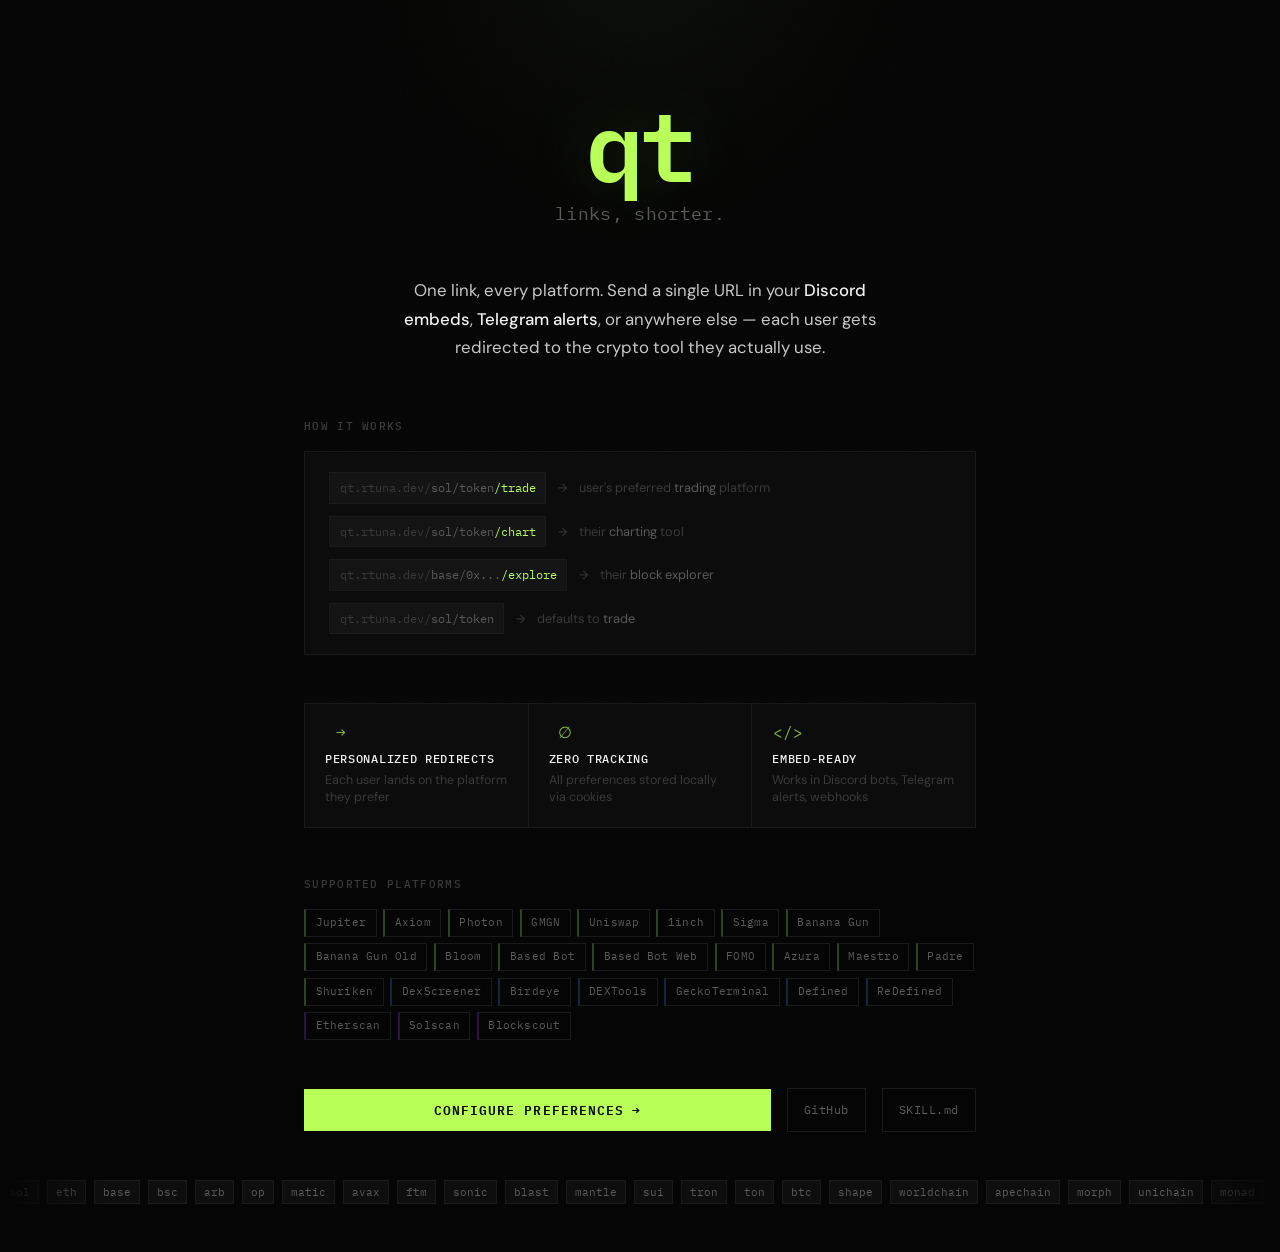
==== index.html @ 78f21aa9 "feat: add Robinhood and Arc chains for Based Bot" ====
<!DOCTYPE html>
<html lang="en">
<head>
  <meta charset="utf-8">
  <meta name="viewport" content="width=device-width, initial-scale=1">
  <title>qt — links, shorter.</title>
  <meta name="description" content="One link, every platform. qt redirects each user to their preferred crypto trading, charting, or explorer tool. Privacy-focused — no accounts, no tracking.">
  <meta name="theme-color" content="#050505">
  <meta name="robots" content="index, follow">
  <link rel="canonical" href="https://qt.rtuna.dev">
  <link rel="icon" type="image/svg+xml" href="/favicon.svg">

  <meta property="og:type" content="website">
  <meta property="og:url" content="https://qt.rtuna.dev">
  <meta property="og:title" content="qt — links, shorter.">
  <meta property="og:description" content="One link, every platform. Each user gets redirected to the trading, charting, or explorer tool they prefer.">
  <meta property="og:image" content="https://qt.rtuna.dev/assets/og.png">
  <meta name="twitter:card" content="summary_large_image">
  <meta name="twitter:title" content="qt — links, shorter.">
  <meta name="twitter:description" content="One link, every platform. Each user gets redirected to the trading, charting, or explorer tool they prefer.">
  <meta name="twitter:image" content="https://qt.rtuna.dev/assets/og.png">

  <link rel="preconnect" href="https://fonts.googleapis.com">
  <link rel="preconnect" href="https://fonts.gstatic.com" crossorigin>
  <link href="https://fonts.googleapis.com/css2?family=IBM+Plex+Mono:wght@400;500;600&family=DM+Sans:wght@400;500;600&display=swap" rel="stylesheet">
  <link rel="stylesheet" href="/static/style.css">
  <link rel="stylesheet" href="/static/hero.css">
  <script>if ("serviceWorker" in navigator) navigator.serviceWorker.register("/sw.js");</script>

  <script type="application/ld+json">
  {
    "@context": "https://schema.org",
    "@type": "WebApplication",
    "name": "qt",
    "url": "https://qt.rtuna.dev",
    "description": "Personalized crypto link shortcuts. One link redirects each user to their preferred trading, charting, or explorer platform.",
    "applicationCategory": "FinanceApplication",
    "operatingSystem": "Web"
  }
  </script>
</head>
<body>
  <div class="noise"></div>
  <div class="hero-glow"></div>

  <div class="hero-container">
    <header class="hero-header" style="--i:0">
      <h1 class="hero-logo">qt</h1>
      <p class="hero-tagline">links, shorter.</p>
    </header>

    <main>
      <section class="hero-pitch" style="--i:1">
        <p>One link, every platform. Send a single URL in your <strong>Discord embeds</strong>, <strong>Telegram alerts</strong>, or anywhere else — each user gets redirected to the crypto tool they actually use.</p>
      </section>

      <section class="hero-demo" style="--i:2">
        <div class="demo-label">How it works</div>
        <div class="demo-lines">
          <div class="demo-line">
            <code class="demo-url"><span class="dim">qt.rtuna.dev/</span>sol/token<span class="accent">/trade</span></code>
            <span class="demo-arrow">&rarr;</span>
            <span class="demo-result">user's preferred <em>trading</em> platform</span>
          </div>
          <div class="demo-line">
            <code class="demo-url"><span class="dim">qt.rtuna.dev/</span>sol/token<span class="accent">/chart</span></code>
            <span class="demo-arrow">&rarr;</span>
            <span class="demo-result">their <em>charting</em> tool</span>
          </div>
          <div class="demo-line">
            <code class="demo-url"><span class="dim">qt.rtuna.dev/</span>base/0x...<span class="accent">/explore</span></code>
            <span class="demo-arrow">&rarr;</span>
            <span class="demo-result">their <em>block explorer</em></span>
          </div>
          <div class="demo-line">
            <code class="demo-url"><span class="dim">qt.rtuna.dev/</span>sol/token</code>
            <span class="demo-arrow">&rarr;</span>
            <span class="demo-result">defaults to <em>trade</em></span>
          </div>
        </div>
      </section>

      <section class="hero-features" style="--i:3">
        <div class="feature-grid">
          <div class="feature">
            <div class="feature-icon">&rarr;</div>
            <div class="feature-text">
              <strong>Personalized redirects</strong>
              <span>Each user lands on the platform they prefer</span>
            </div>
          </div>
          <div class="feature">
            <div class="feature-icon">&empty;</div>
            <div class="feature-text">
              <strong>Zero tracking</strong>
              <span>All preferences stored locally via cookies</span>
            </div>
          </div>
          <div class="feature">
            <div class="feature-icon">&lt;/&gt;</div>
            <div class="feature-text">
              <strong>Embed-ready</strong>
              <span>Works in Discord bots, Telegram alerts, webhooks</span>
            </div>
          </div>
        </div>
      </section>

      <section class="hero-platforms" style="--i:4">
        <div class="platforms-label">Supported platforms</div>
        <div class="platforms-grid">
          <span class="platform-tag trade">Jupiter</span>
          <span class="platform-tag trade">Axiom</span>
          <span class="platform-tag trade">Photon</span>
          <span class="platform-tag trade">GMGN</span>
          <span class="platform-tag trade">Uniswap</span>
          <span class="platform-tag trade">1inch</span>
          <span class="platform-tag trade">Sigma</span>
          <span class="platform-tag trade">Banana Gun</span>
          <span class="platform-tag trade">Banana Gun Old</span>
          <span class="platform-tag trade">Bloom</span>
          <span class="platform-tag trade">Based Bot</span>
          <span class="platform-tag trade">Based Bot Web</span>
          <span class="platform-tag trade">FOMO</span>
          <span class="platform-tag trade">Azura</span>
          <span class="platform-tag trade">Maestro</span>
          <span class="platform-tag trade">Padre</span>
          <span class="platform-tag trade">Shuriken</span>
          <span class="platform-tag chart">DexScreener</span>
          <span class="platform-tag chart">Birdeye</span>
          <span class="platform-tag chart">DEXTools</span>
          <span class="platform-tag chart">GeckoTerminal</span>
          <span class="platform-tag chart">Defined</span>
          <span class="platform-tag chart">ReDefined</span>
          <span class="platform-tag explore">Etherscan</span>
          <span class="platform-tag explore">Solscan</span>
          <span class="platform-tag explore">Blockscout</span>
        </div>
      </section>

      <section class="hero-cta" style="--i:5">
        <a href="/settings" class="cta-primary">
          <span>Configure preferences</span>
          <span class="cta-arrow">&rarr;</span>
        </a>
        <a href="https://github.com/rtunazzz/qt" class="cta-secondary" target="_blank" rel="noopener">GitHub</a>
        <a href="/SKILL.md" class="cta-secondary">SKILL.md</a>
      </section>
    </main>

    <footer class="hero-footer" style="--i:6">
      <div class="hero-chains">
        <div class="hero-chains-track">
          <code>sol</code>
          <code>eth</code>
          <code>base</code>
          <code>bsc</code>
          <code>arb</code>
          <code>op</code>
          <code>matic</code>
          <code>avax</code>
          <code>ftm</code>
          <code>sonic</code>
          <code>blast</code>
          <code>mantle</code>
          <code>sui</code>
          <code>tron</code>
          <code>ton</code>
          <code>btc</code>
          <code>shape</code>
          <code>worldchain</code>
          <code>apechain</code>
          <code>morph</code>
          <code>unichain</code>
          <code>monad</code>
          <code>abstract</code>
          <code>ink</code>
          <code>soneium</code>
          <code>berachain</code>
          <code>hyperevm</code>
          <code>story</code>
          <code>xlayer</code>
          <code>plasma</code>
          <code>flow</code>
          <code>megaeth</code>
          <code>tempo</code>
          <code>robinhood</code>
          <code>arc</code>
          <code>sol</code>
          <code>eth</code>
          <code>base</code>
          <code>bsc</code>
          <code>arb</code>
          <code>op</code>
          <code>matic</code>
          <code>avax</code>
          <code>ftm</code>
          <code>sonic</code>
          <code>blast</code>
          <code>mantle</code>
          <code>sui</code>
          <code>tron</code>
          <code>ton</code>
          <code>btc</code>
          <code>shape</code>
          <code>worldchain</code>
          <code>apechain</code>
          <code>morph</code>
          <code>unichain</code>
          <code>monad</code>
          <code>abstract</code>
          <code>ink</code>
          <code>soneium</code>
          <code>berachain</code>
          <code>hyperevm</code>
          <code>story</code>
          <code>xlayer</code>
          <code>plasma</code>
          <code>flow</code>
          <code>megaeth</code>
          <code>tempo</code>
          <code>robinhood</code>
          <code>arc</code>
        </div>
      </div>
    </footer>
  </div>
</body>
</html>
---- static/style.css ----
:root {
  --bg: #050505;
  --surface: #0c0c0c;
  --border: #1a1a1a;
  --border-hover: #2a2a2a;
  --text: #c8c8c8;
  --text-muted: #5a5a5a;
  --text-dim: #3a3a3a;
  --white: #f0f0f0;
  --accent: #b8ff57;
  --accent-dim: rgba(184, 255, 87, 0.08);
  --sol: #9945ff;
  --evm: #627eea;
  --mono: "IBM Plex Mono", "SF Mono", "Fira Code", monospace;
  --sans: "DM Sans", -apple-system, sans-serif;
}

* { margin: 0; padding: 0; box-sizing: border-box; }

body {
  font-family: var(--sans);
  background: var(--bg);
  color: var(--text);
  line-height: 1.6;
  min-height: 100vh;
  overflow-x: hidden;
  -webkit-font-smoothing: antialiased;
}

.noise {
  position: fixed;
  inset: 0;
  z-index: 0;
  pointer-events: none;
  opacity: 0.025;
  background-image: url("data:image/svg+xml,%3Csvg viewBox='0 0 256 256' xmlns='http://www.w3.org/2000/svg'%3E%3Cfilter id='n'%3E%3CfeTurbulence type='fractalNoise' baseFrequency='0.9' numOctaves='4' stitchTiles='stitch'/%3E%3C/filter%3E%3Crect width='100%25' height='100%25' filter='url(%23n)'/%3E%3C/svg%3E");
  background-repeat: repeat;
  background-size: 256px 256px;
}

.container {
  position: relative;
  z-index: 1;
  max-width: 680px;
  margin: 0 auto;
  padding: 3rem 1.5rem 2rem;
}

/* --- Header --- */

.header {
  margin-bottom: 2.5rem;
  animation: fadeUp 0.5s ease both;
  animation-delay: calc(var(--i) * 0.07s);
}

.logo {
  display: flex;
  align-items: baseline;
  gap: 0.35rem;
  margin-bottom: 0.75rem;
}

.logo-mark {
  font-family: var(--mono);
  font-size: 2rem;
  font-weight: 600;
  color: var(--accent);
  letter-spacing: -0.03em;
  text-decoration: none;
}

.logo-mark:hover {
  opacity: 0.85;
}

.logo-divider {
  font-family: var(--mono);
  font-size: 1.5rem;
  color: var(--text-dim);
  font-weight: 400;
}

.logo-sub {
  font-family: var(--mono);
  font-size: 1rem;
  color: var(--text-muted);
  font-weight: 400;
}

.tagline {
  font-size: 0.85rem;
  color: var(--text-muted);
  line-height: 1.5;
}

/* --- Cards --- */

.card {
  background: var(--surface);
  border: 1px solid var(--border);
  padding: 1.25rem 1.5rem;
  margin-bottom: 1rem;
  animation: fadeUp 0.5s ease both;
  animation-delay: calc(var(--i) * 0.07s);
  transition: border-color 0.2s;
}

.card:hover {
  border-color: var(--border-hover);
}

.card-accent {
  border-top: 1px solid rgba(184, 255, 87, 0.15);
}

.card-header {
  display: flex;
  align-items: center;
  justify-content: space-between;
  margin-bottom: 0.75rem;
}

.card-header h2 {
  font-family: var(--mono);
  font-size: 0.8rem;
  font-weight: 500;
  color: var(--white);
  text-transform: uppercase;
  letter-spacing: 0.08em;
}

.badge {
  font-family: var(--mono);
  font-size: 0.65rem;
  font-weight: 500;
  text-transform: uppercase;
  letter-spacing: 0.1em;
  padding: 0.15rem 0.5rem;
  border: 1px solid var(--border);
  color: var(--text-muted);
}

.badge.sol {
  color: var(--sol);
  border-color: rgba(153, 69, 255, 0.25);
  background: rgba(153, 69, 255, 0.06);
}

.badge.evm {
  color: var(--evm);
  border-color: rgba(98, 126, 234, 0.25);
  background: rgba(98, 126, 234, 0.06);
}

/* --- Eco Grid --- */

.eco-grid {
  display: grid;
  grid-template-columns: 1fr 1fr;
  gap: 1rem;
  margin-bottom: 0; /* cards have margin-bottom */
}

@media (max-width: 600px) {
  .eco-grid {
    grid-template-columns: 1fr;
  }
}

/* --- Fields --- */

.field, .override-row {
  display: flex;
  align-items: center;
  justify-content: space-between;
  gap: 0.6rem;
  margin-bottom: 0.4rem;
}

.variant-field label {
  color: var(--text-dim);
}

.variant-field[hidden] {
  display: none;
}

.field:last-child, .override-row:last-child {
  margin-bottom: 0;
}

label {
  font-family: var(--mono);
  font-size: 0.75rem;
  color: var(--text-muted);
  text-transform: uppercase;
  letter-spacing: 0.06em;
  white-space: nowrap;
  flex-shrink: 0;
  width: 5.5rem;
}

.select-wrap {
  position: relative;
  flex: 1;
  min-width: 0;
}

.select-wrap::after {
  content: "\25BE";
  position: absolute;
  right: 0.6rem;
  top: 50%;
  transform: translateY(-50%);
  color: var(--text-dim);
  font-size: 0.7rem;
  pointer-events: none;
}

select {
  width: 100%;
  background: var(--bg);
  color: var(--text);
  border: 1px solid var(--border);
  padding: 0.45rem 1.6rem 0.45rem 0.6rem;
  font-family: var(--sans);
  font-size: 0.82rem;
  cursor: pointer;
  appearance: none;
  -webkit-appearance: none;
  transition: border-color 0.15s;
}

select:hover {
  border-color: var(--border-hover);
}

select:focus {
  outline: none;
  border-color: var(--accent);
  box-shadow: 0 0 0 1px var(--accent-dim);
}

/* --- Hints --- */

.hint {
  font-size: 0.75rem;
  color: var(--text-dim);
  margin-bottom: 0.75rem;
  line-height: 1.4;
}

.hint-field {
  margin: -0.1rem 0 0.6rem;
}

code {
  font-family: var(--mono);
  font-size: 0.72rem;
  color: var(--text-muted);
  background: rgba(255, 255, 255, 0.04);
  padding: 0.1rem 0.35rem;
  border: 1px solid var(--border);
}

/* --- Override Items --- */

.override-item {
  display: flex;
  align-items: center;
  justify-content: space-between;
  padding: 0.5rem 0.65rem;
  margin-bottom: 0.35rem;
  background: var(--bg);
  border: 1px solid var(--border);
  animation: fadeUp 0.2s ease both;
}

.override-info {
  display: flex;
  align-items: center;
  gap: 0.5rem;
  font-size: 0.8rem;
  min-width: 0;
}

.badge.sm {
  font-size: 0.68rem;
  padding: 0.1rem 0.4rem;
  flex-shrink: 0;
}

.override-action {
  font-family: var(--mono);
  font-size: 0.75rem;
  color: var(--text-muted);
}

.override-arrow {
  color: var(--text-dim);
  font-size: 0.7rem;
}

.override-platform {
  color: var(--white);
  font-size: 0.82rem;
}

.remove-btn {
  background: none;
  border: 1px solid transparent;
  color: var(--text-dim);
  font-size: 1rem;
  cursor: pointer;
  padding: 0.1rem 0.4rem;
  line-height: 1;
  transition: color 0.15s, border-color 0.15s;
  flex-shrink: 0;
}

.remove-btn:hover {
  color: #ff4444;
  border-color: rgba(255, 68, 68, 0.25);
}

.override-empty {
  font-family: var(--mono);
  font-size: 0.75rem;
  color: var(--text-dim);
  padding: 0.5rem 0;
}

/* --- Add Override --- */

.add-override {
  margin-top: 0.5rem;
  padding-top: 0.5rem;
  border-top: 1px solid var(--border);
}

.add-override-row {
  display: flex;
  gap: 0.5rem;
  align-items: center;
}

.add-override-row .select-wrap {
  flex: 1;
}

@media (max-width: 600px) {
  .container {
    padding: 1.5rem 1rem 1.5rem;
  }

  .header {
    margin-bottom: 1.5rem;
  }

  .card {
    padding: 1rem 1rem;
  }

  label {
    width: 4.5rem;
    font-size: 0.7rem;
  }

  .add-override-row {
    flex-wrap: wrap;
  }

  .add-override-row .select-wrap {
    flex: 1 1 calc(50% - 0.5rem);
    min-width: 0;
  }

  .add-btn {
    flex: 0 0 2rem;
  }
}

.add-btn {
  background: var(--bg);
  color: var(--accent);
  border: 1px solid var(--border);
  font-family: var(--mono);
  font-size: 1rem;
  font-weight: 500;
  width: 2rem;
  height: 2rem;
  display: flex;
  align-items: center;
  justify-content: center;
  cursor: pointer;
  flex-shrink: 0;
  transition: border-color 0.15s, background 0.15s;
}

.add-btn:hover:not(:disabled) {
  border-color: var(--accent);
  background: var(--accent-dim);
  box-shadow: 0 0 8px rgba(184, 255, 87, 0.2);
}

.add-btn.pending {
  border-color: var(--accent);
  animation: pulse 1.5s ease-in-out infinite;
}

.add-btn:disabled {
  color: var(--text-dim);
  cursor: default;
}

select:disabled {
  color: var(--text-dim);
  cursor: default;
  opacity: 0.5;
}

/* --- Import Banner --- */

.import-banner {
  position: fixed;
  top: 0;
  left: 0;
  right: 0;
  z-index: 100;
  background: var(--surface);
  border-bottom: 1px solid var(--accent);
  padding: 0.75rem 1.5rem;
  display: flex;
  align-items: center;
  justify-content: space-between;
  gap: 1rem;
  transform: translateY(-100%);
  transition: transform 0.3s ease;
}

.import-banner.visible {
  transform: translateY(0);
}

.import-text {
  font-family: var(--mono);
  font-size: 0.78rem;
  color: var(--text);
}

.import-actions {
  display: flex;
  gap: 0.5rem;
  flex-shrink: 0;
}

.import-accept {
  background: var(--accent);
  color: #050505;
  border: none;
  padding: 0.4rem 1rem;
  font-family: var(--mono);
  font-size: 0.75rem;
  font-weight: 600;
  text-transform: uppercase;
  letter-spacing: 0.06em;
  cursor: pointer;
}

.import-decline {
  background: none;
  color: var(--text-muted);
  border: 1px solid var(--border);
  padding: 0.4rem 1rem;
  font-family: var(--mono);
  font-size: 0.75rem;
  text-transform: uppercase;
  letter-spacing: 0.06em;
  cursor: pointer;
}

.import-decline:hover {
  border-color: var(--border-hover);
  color: var(--text);
}

@media (max-width: 600px) {
  .import-banner {
    flex-direction: column;
    align-items: stretch;
    gap: 0.6rem;
    padding: 1rem;
  }

  .import-actions {
    justify-content: flex-end;
  }
}

/* --- Export --- */

.export-row {
  margin-top: 0.5rem;
  animation: fadeUp 0.5s ease both;
  animation-delay: calc(var(--i) * 0.07s);
}

.export-btn {
  width: 100%;
  background: none;
  color: var(--text-muted);
  border: 1px solid var(--border);
  padding: 0.6rem 1.5rem;
  font-family: var(--mono);
  font-size: 0.8rem;
  font-weight: 500;
  text-transform: uppercase;
  letter-spacing: 0.08em;
  cursor: pointer;
  transition: border-color 0.15s, color 0.15s, background 0.15s;
}

.export-btn:hover {
  border-color: var(--accent);
  color: var(--accent);
  background: var(--accent-dim);
}

.export-btn.copied {
  border-color: var(--accent);
  color: #050505;
  background: var(--accent);
}

/* --- Footer --- */

.footer {
  margin-top: 2.5rem;
  padding-top: 1.25rem;
  border-top: 1px solid rgba(184, 255, 87, 0.15);
  animation: fadeUp 0.5s ease both;
  animation-delay: calc(var(--i) * 0.07s);
}

.footer-title {
  font-family: var(--mono);
  font-size: 0.68rem;
  font-weight: 500;
  color: var(--text-muted);
  text-transform: uppercase;
  letter-spacing: 0.1em;
  margin-bottom: 0.75rem;
}

.footer-table {
  display: flex;
  flex-direction: column;
  gap: 0.4rem;
  margin-bottom: 1rem;
}

.footer-route {
  display: flex;
  align-items: baseline;
  gap: 0.6rem;
  flex-wrap: wrap;
}

.footer-route code {
  font-size: 0.7rem;
  white-space: nowrap;
}

.dim { color: var(--text-dim); }
.accent { color: var(--accent); }

.footer-desc {
  color: var(--text-dim);
  font-size: 0.72rem;
}

.footer-chains {
  display: flex;
  align-items: center;
  gap: 0.4rem;
  flex-wrap: wrap;
}

.footer-chains > span {
  font-family: var(--mono);
  font-size: 0.68rem;
  color: var(--text-dim);
  text-transform: uppercase;
  letter-spacing: 0.08em;
  margin-right: 0.2rem;
}

.chain-tag {
  font-size: 0.68rem;
  padding: 0.1rem 0.4rem;
}

/* --- Animations --- */

@keyframes fadeUp {
  from {
    opacity: 0;
    transform: translateY(12px);
  }
  to {
    opacity: 1;
    transform: translateY(0);
  }
}

@keyframes pulse {
  0%, 100% { box-shadow: 0 0 0 0 rgba(184, 255, 87, 0.3); }
  50% { box-shadow: 0 0 0 4px rgba(184, 255, 87, 0); }
}
---- static/hero.css ----
.hero-glow {
  position: fixed;
  top: -40vh;
  left: 50%;
  transform: translateX(-50%);
  width: 600px;
  height: 600px;
  background: radial-gradient(circle, rgba(184, 255, 87, 0.04) 0%, transparent 70%);
  pointer-events: none;
  z-index: 0;
}

.hero-container {
  position: relative;
  z-index: 1;
  max-width: 720px;
  margin: 0 auto;
  padding: 6rem 1.5rem 3rem;
  min-height: 100vh;
  display: flex;
  flex-direction: column;
}

.hero-header {
  text-align: center;
  margin-bottom: 3rem;
  animation: fadeUp 0.5s ease both;
  animation-delay: calc(var(--i) * 0.07s);
}

.hero-logo {
  font-family: var(--mono);
  font-size: 6rem;
  font-weight: 600;
  color: var(--accent);
  letter-spacing: -0.04em;
  line-height: 1;
  margin-bottom: 0.5rem;
  text-shadow: 0 0 80px rgba(184, 255, 87, 0.15);
}

.hero-tagline {
  font-family: var(--mono);
  font-size: 1.1rem;
  color: var(--text-muted);
  font-weight: 400;
  letter-spacing: 0.02em;
}

.hero-pitch {
  text-align: center;
  max-width: 520px;
  margin: 0 auto 3.5rem;
  animation: fadeUp 0.5s ease both;
  animation-delay: calc(var(--i) * 0.07s);
}

.hero-pitch p {
  font-size: 1.05rem;
  color: var(--text);
  line-height: 1.7;
}

.hero-pitch strong {
  color: var(--white);
  font-weight: 500;
}

.hero-demo {
  margin-bottom: 3rem;
  animation: fadeUp 0.5s ease both;
  animation-delay: calc(var(--i) * 0.07s);
}

.demo-label, .platforms-label {
  font-family: var(--mono);
  font-size: 0.68rem;
  font-weight: 500;
  color: var(--text-dim);
  text-transform: uppercase;
  letter-spacing: 0.12em;
  margin-bottom: 1rem;
}

.demo-lines {
  background: var(--surface);
  border: 1px solid var(--border);
  padding: 1.25rem 1.5rem;
  display: flex;
  flex-direction: column;
  gap: 0.75rem;
}

.demo-line {
  display: flex;
  align-items: baseline;
  gap: 0.75rem;
  flex-wrap: wrap;
}

.demo-url {
  font-family: var(--mono);
  font-size: 0.78rem;
  color: var(--text-muted);
  background: rgba(255, 255, 255, 0.03);
  padding: 0.3rem 0.6rem;
  border: 1px solid var(--border);
  white-space: nowrap;
}

.demo-arrow {
  color: var(--text-dim);
  font-size: 0.75rem;
  flex-shrink: 0;
}

.demo-result {
  font-size: 0.8rem;
  color: var(--text-dim);
}

.demo-result em {
  color: var(--text-muted);
  font-style: normal;
}

.hero-features {
  margin-bottom: 3rem;
  animation: fadeUp 0.5s ease both;
  animation-delay: calc(var(--i) * 0.07s);
}

.feature-grid {
  display: grid;
  grid-template-columns: repeat(3, 1fr);
  gap: 1px;
  background: var(--border);
  border: 1px solid var(--border);
}

.feature {
  background: var(--surface);
  padding: 1.25rem;
  display: flex;
  flex-direction: column;
  gap: 0.6rem;
}

.feature-icon {
  font-family: var(--mono);
  font-size: 1rem;
  color: var(--accent);
  opacity: 0.7;
  line-height: 1;
  width: 2rem;
  text-align: center;
  flex-shrink: 0;
}

.feature-text {
  display: flex;
  flex-direction: column;
  gap: 0.2rem;
}

.feature-text strong {
  font-family: var(--mono);
  font-size: 0.72rem;
  font-weight: 500;
  color: var(--white);
  text-transform: uppercase;
  letter-spacing: 0.06em;
}

.feature-text span {
  font-size: 0.78rem;
  color: var(--text-dim);
  line-height: 1.4;
}

.hero-platforms {
  margin-bottom: 3rem;
  animation: fadeUp 0.5s ease both;
  animation-delay: calc(var(--i) * 0.07s);
}

.platforms-grid {
  display: flex;
  flex-wrap: wrap;
  gap: 0.4rem;
}

.platform-tag {
  font-family: var(--mono);
  font-size: 0.7rem;
  font-weight: 400;
  padding: 0.25rem 0.6rem;
  border: 1px solid var(--border);
  color: var(--text-muted);
  letter-spacing: 0.02em;
  transition: border-color 0.2s, color 0.2s;
}

.platform-tag:hover {
  border-color: var(--border-hover);
  color: var(--text);
}

.platform-tag.trade { border-left: 2px solid rgba(184, 255, 87, 0.25); }
.platform-tag.chart { border-left: 2px solid rgba(98, 126, 234, 0.25); }
.platform-tag.explore { border-left: 2px solid rgba(153, 69, 255, 0.25); }

.hero-cta {
  display: flex;
  align-items: center;
  gap: 1rem;
  margin-bottom: 0;
  animation: fadeUp 0.5s ease both;
  animation-delay: calc(var(--i) * 0.07s);
}

.cta-primary {
  display: flex;
  align-items: center;
  justify-content: center;
  gap: 0.5rem;
  flex: 1;
  background: var(--accent);
  color: #050505;
  text-decoration: none;
  padding: 0.7rem 1.5rem;
  font-family: var(--mono);
  font-size: 0.8rem;
  font-weight: 600;
  text-transform: uppercase;
  letter-spacing: 0.08em;
  transition: opacity 0.15s, transform 0.15s;
}

.cta-primary:hover {
  opacity: 0.9;
  transform: translateY(-1px);
}

.cta-arrow {
  transition: transform 0.2s;
}

.cta-primary:hover .cta-arrow {
  transform: translateX(3px);
}

.cta-secondary {
  font-family: var(--mono);
  font-size: 0.78rem;
  color: var(--text-muted);
  text-decoration: none;
  padding: 0.7rem 1rem;
  border: 1px solid var(--border);
  letter-spacing: 0.04em;
  transition: border-color 0.15s, color 0.15s;
}

.cta-secondary:hover {
  border-color: var(--border-hover);
  color: var(--text);
}

.hero-footer {
  margin-top: auto;
  padding-top: 3rem;
  margin-left: calc(-50vw + 50%);
  margin-right: calc(-50vw + 50%);
  animation: fadeUp 0.5s ease both;
  animation-delay: calc(var(--i) * 0.07s);
}

.hero-chains {
  overflow: hidden;
  mask-image: linear-gradient(to right, transparent, black 8%, black 92%, transparent);
  -webkit-mask-image: linear-gradient(to right, transparent, black 8%, black 92%, transparent);
}

.hero-chains-track {
  display: flex;
  gap: 0.5rem;
  width: max-content;
  animation: marquee 35s linear infinite;
}

.hero-chains:hover .hero-chains-track {
  animation-play-state: paused;
}

.hero-chains code {
  font-size: 0.68rem;
  padding: 0.15rem 0.5rem;
  flex-shrink: 0;
}

@keyframes marquee {
  from { transform: translateX(0); }
  to { transform: translateX(-50%); }
}

@media (prefers-reduced-motion: reduce) {
  .hero-chains-track {
    animation: none;
  }
}

@media (max-width: 600px) {
  .hero-container {
    padding: 2.5rem 1rem 2rem;
  }

  .hero-header {
    margin-bottom: 1.5rem;
  }

  .hero-logo {
    font-size: 3.5rem;
  }

  .hero-tagline {
    font-size: 0.9rem;
  }

  .hero-pitch {
    margin-bottom: 2rem;
  }

  .hero-pitch p {
    font-size: 0.9rem;
    text-align: left;
  }

  .hero-demo, .hero-features, .hero-platforms {
    margin-bottom: 1.75rem;
  }

  .demo-lines {
    padding: 1rem;
    gap: 0.5rem;
  }

  .demo-line {
    flex-direction: column;
    gap: 0.15rem;
  }

  .demo-arrow {
    display: none;
  }

  .demo-result {
    padding-left: 0.6rem;
    font-size: 0.75rem;
  }

  .demo-result::before {
    content: "\2192 ";
    color: var(--text-dim);
  }

  .feature-grid {
    grid-template-columns: 1fr;
  }

  .feature {
    padding: 1rem;
    flex-direction: row;
    align-items: flex-start;
    gap: 0.75rem;
  }

  .feature-icon {
    font-size: 0.85rem;
    flex-shrink: 0;
    padding-top: 0.1rem;
  }

  .hero-cta {
    flex-direction: column;
  }

  .cta-primary, .cta-secondary {
    width: 100%;
    justify-content: center;
    text-align: center;
  }

  .hero-footer {
    padding-top: 2rem;
  }
}
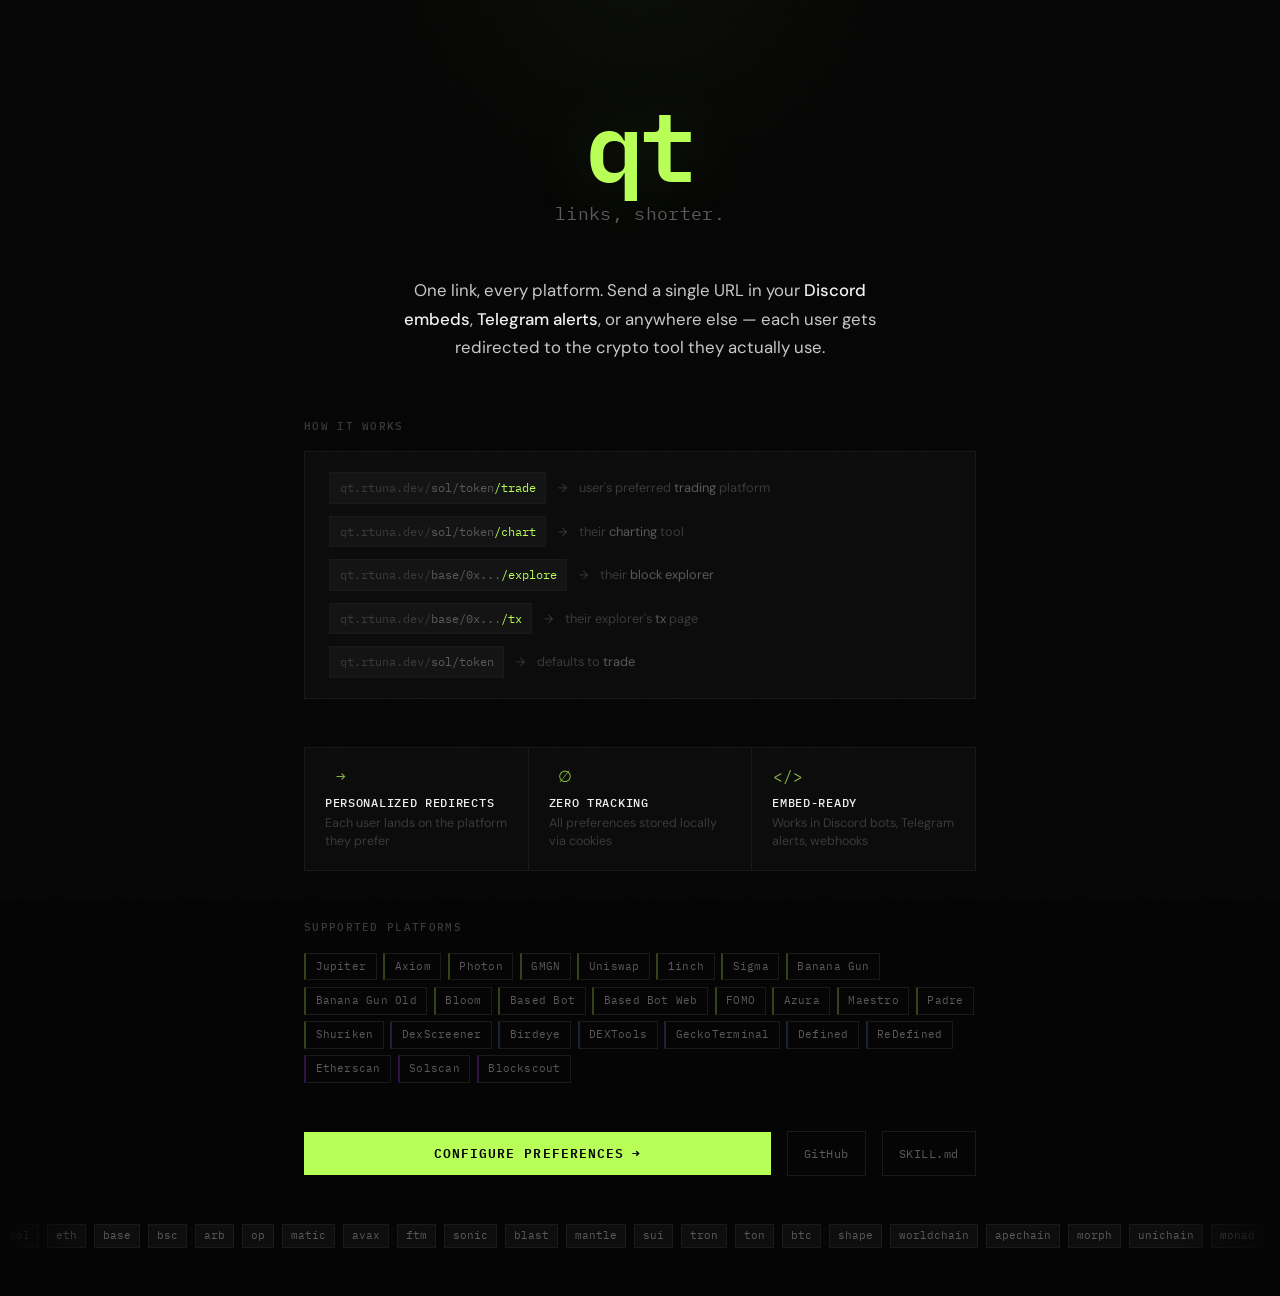
==== commit 3769c7fc: "feat: support /tx and /block explorer routes" ====
--- a/index.html
+++ b/index.html
@@ -71,6 +71,11 @@
             <code class="demo-url"><span class="dim">qt.rtuna.dev/</span>base/0x...<span class="accent">/explore</span></code>
             <span class="demo-arrow">&rarr;</span>
             <span class="demo-result">their <em>block explorer</em></span>
+          </div>
+          <div class="demo-line">
+            <code class="demo-url"><span class="dim">qt.rtuna.dev/</span>base/0x...<span class="accent">/tx</span></code>
+            <span class="demo-arrow">&rarr;</span>
+            <span class="demo-result">their explorer's <em>tx</em> page</span>
           </div>
           <div class="demo-line">
             <code class="demo-url"><span class="dim">qt.rtuna.dev/</span>sol/token</code>
--- a/static/style.css
+++ b/static/style.css
@@ -349,7 +349,63 @@
   flex: 1;
 }
 
+.add-custom-row {
+  display: flex;
+  gap: 0.5rem;
+  align-items: center;
+}
+
+.text-input {
+  flex: 1;
+  min-width: 0;
+  background: var(--bg);
+  color: var(--text);
+  border: 1px solid var(--border);
+  padding: 0.45rem 0.6rem;
+  font-family: var(--sans);
+  font-size: 0.82rem;
+  transition: border-color 0.15s;
+}
+
+.text-input.custom-name-input {
+  flex: 0 0 8rem;
+}
+
+.text-input:hover {
+  border-color: var(--border-hover);
+}
+
+.text-input:focus {
+  outline: none;
+  border-color: var(--accent);
+  box-shadow: 0 0 0 1px var(--accent-dim);
+}
+
+.text-input::placeholder {
+  color: var(--text-dim);
+}
+
+.custom-info {
+  flex: 1;
+  gap: 0.6rem;
+}
+
+.custom-url {
+  overflow: hidden;
+  text-overflow: ellipsis;
+  white-space: nowrap;
+  min-width: 0;
+}
+
 @media (max-width: 600px) {
+  .add-custom-row {
+    flex-wrap: wrap;
+  }
+
+  .text-input.custom-name-input {
+    flex: 1 1 100%;
+  }
+
   .container {
     padding: 1.5rem 1rem 1.5rem;
   }
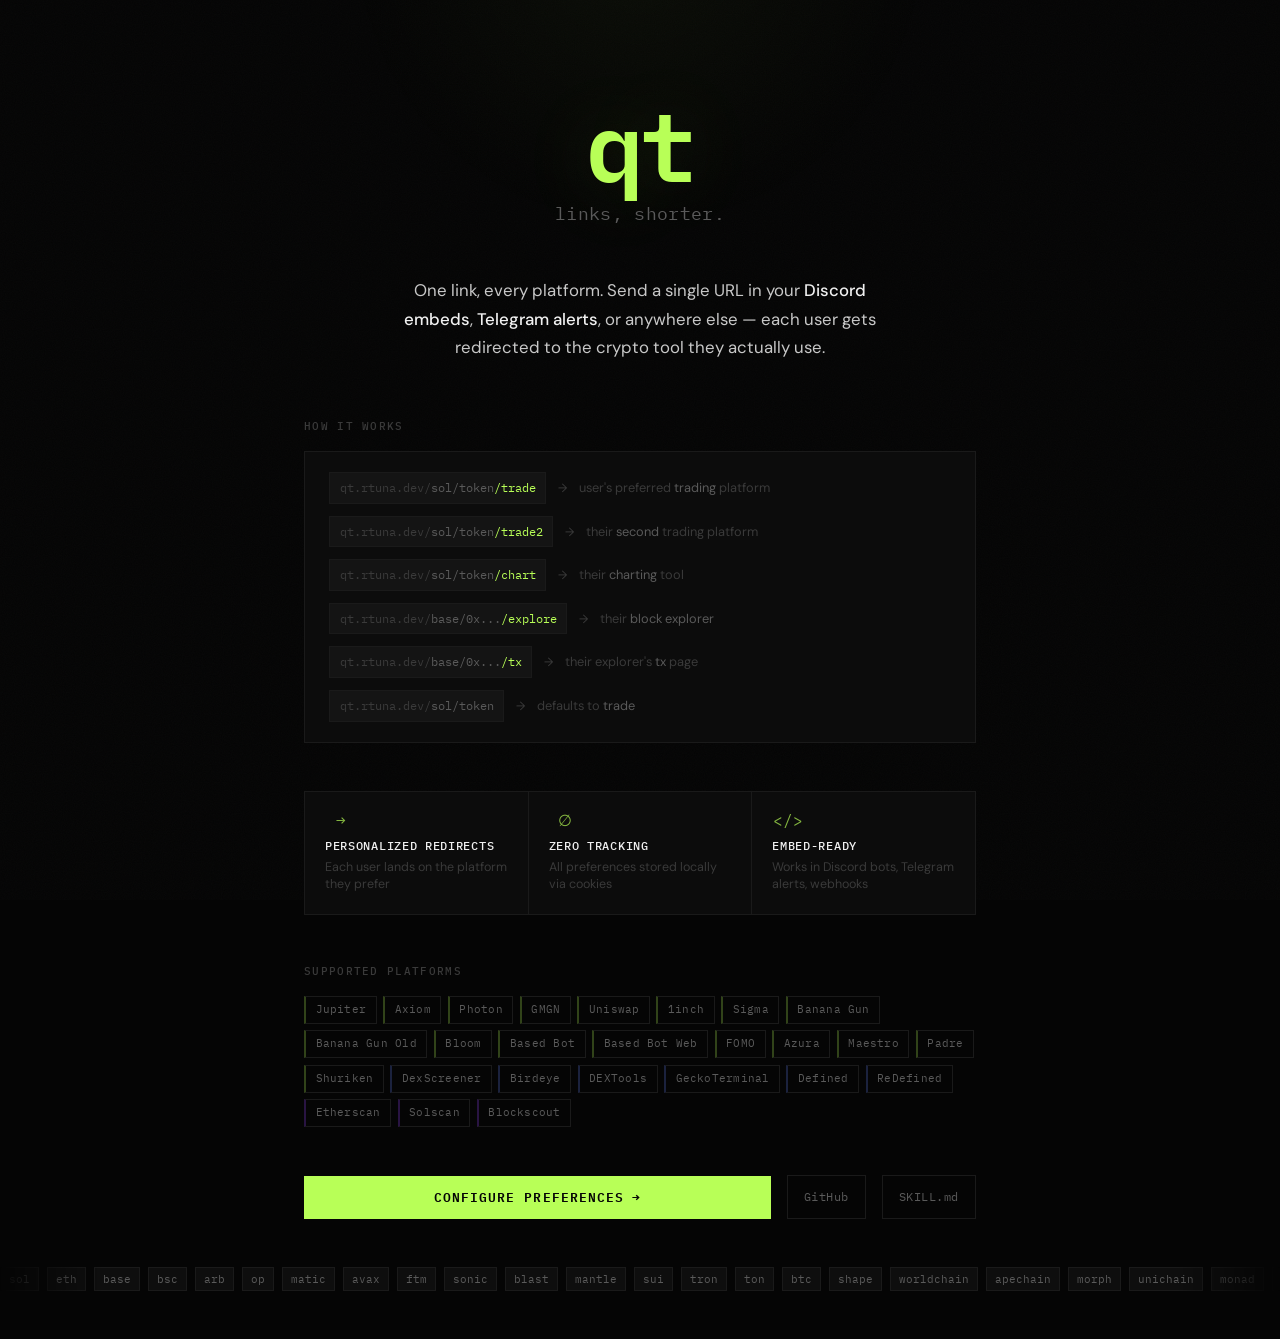
==== commit 172057f6: "feat: add trade2 route with same-as-trade fallback" ====
--- a/index.html
+++ b/index.html
@@ -61,6 +61,11 @@
             <code class="demo-url"><span class="dim">qt.rtuna.dev/</span>sol/token<span class="accent">/trade</span></code>
             <span class="demo-arrow">&rarr;</span>
             <span class="demo-result">user's preferred <em>trading</em> platform</span>
+          </div>
+          <div class="demo-line">
+            <code class="demo-url"><span class="dim">qt.rtuna.dev/</span>sol/token<span class="accent">/trade2</span></code>
+            <span class="demo-arrow">&rarr;</span>
+            <span class="demo-result">their <em>second</em> trading platform</span>
           </div>
           <div class="demo-line">
             <code class="demo-url"><span class="dim">qt.rtuna.dev/</span>sol/token<span class="accent">/chart</span></code>
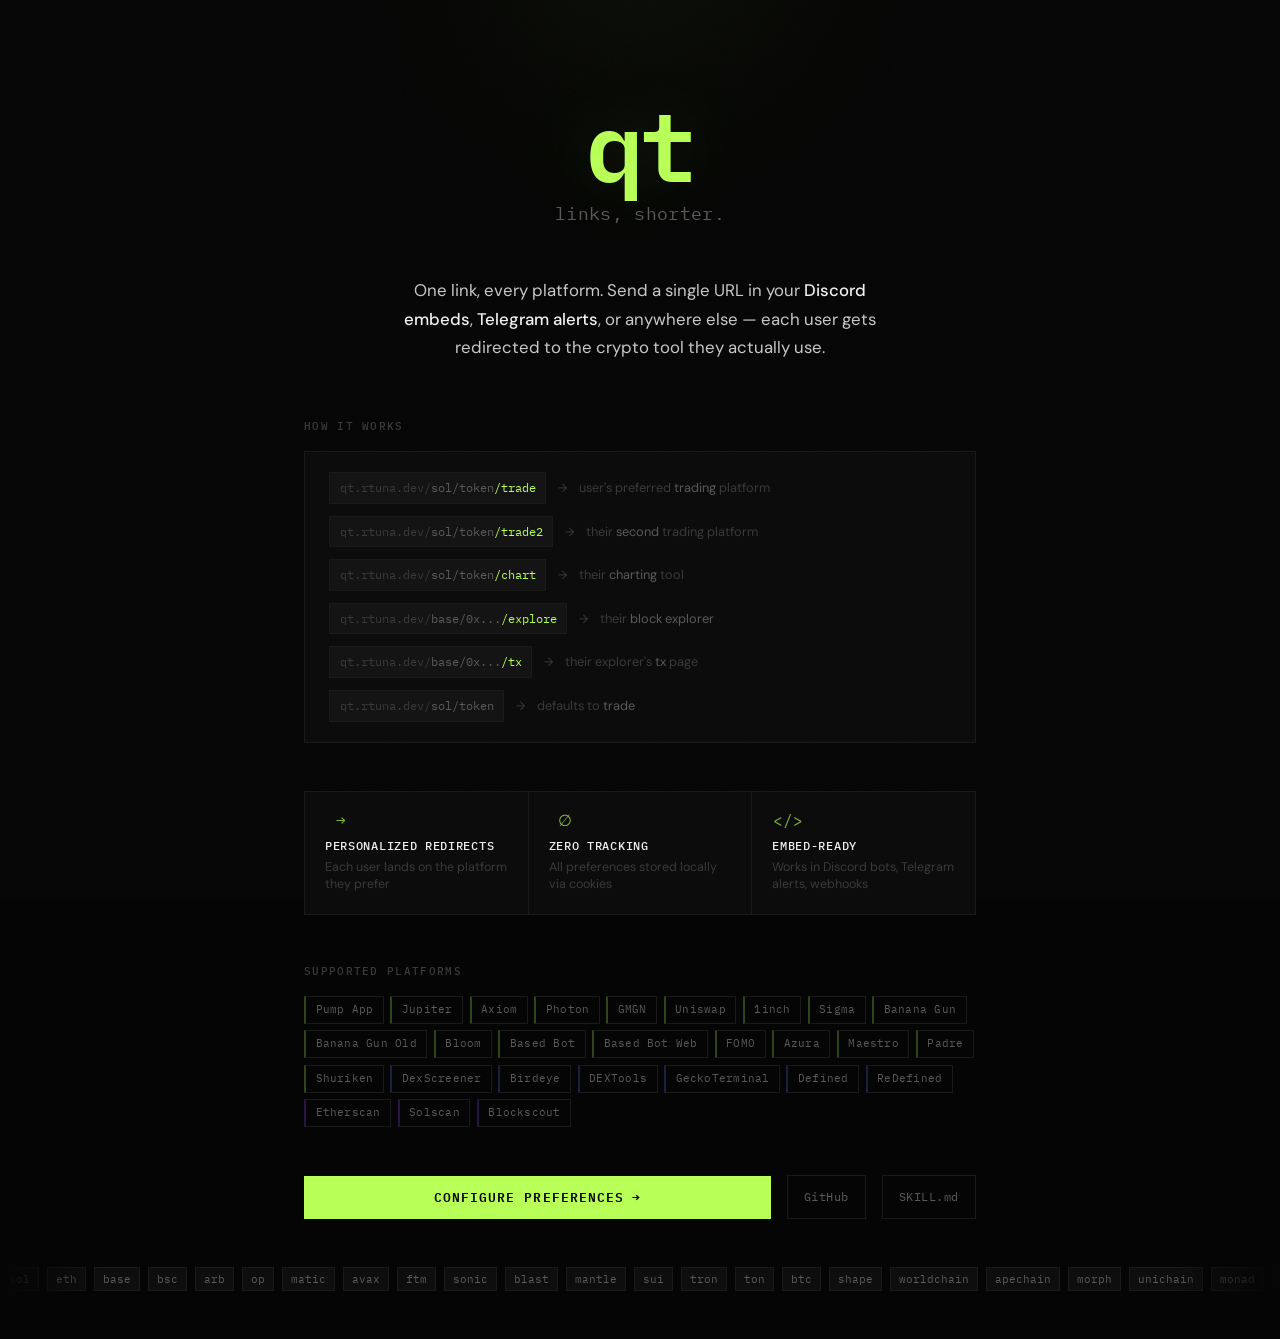
==== commit 4ad23f07: "feat: add Pump App with referral attribution" ====
--- a/index.html
+++ b/index.html
@@ -119,6 +119,7 @@
       <section class="hero-platforms" style="--i:4">
         <div class="platforms-label">Supported platforms</div>
         <div class="platforms-grid">
+          <span class="platform-tag trade">Pump App</span>
           <span class="platform-tag trade">Jupiter</span>
           <span class="platform-tag trade">Axiom</span>
           <span class="platform-tag trade">Photon</span>
@@ -196,6 +197,7 @@
           <code>tempo</code>
           <code>robinhood</code>
           <code>arc</code>
+          <code>stable</code>
           <code>sol</code>
           <code>eth</code>
           <code>base</code>
@@ -231,6 +233,7 @@
           <code>tempo</code>
           <code>robinhood</code>
           <code>arc</code>
+          <code>stable</code>
         </div>
       </div>
     </footer>
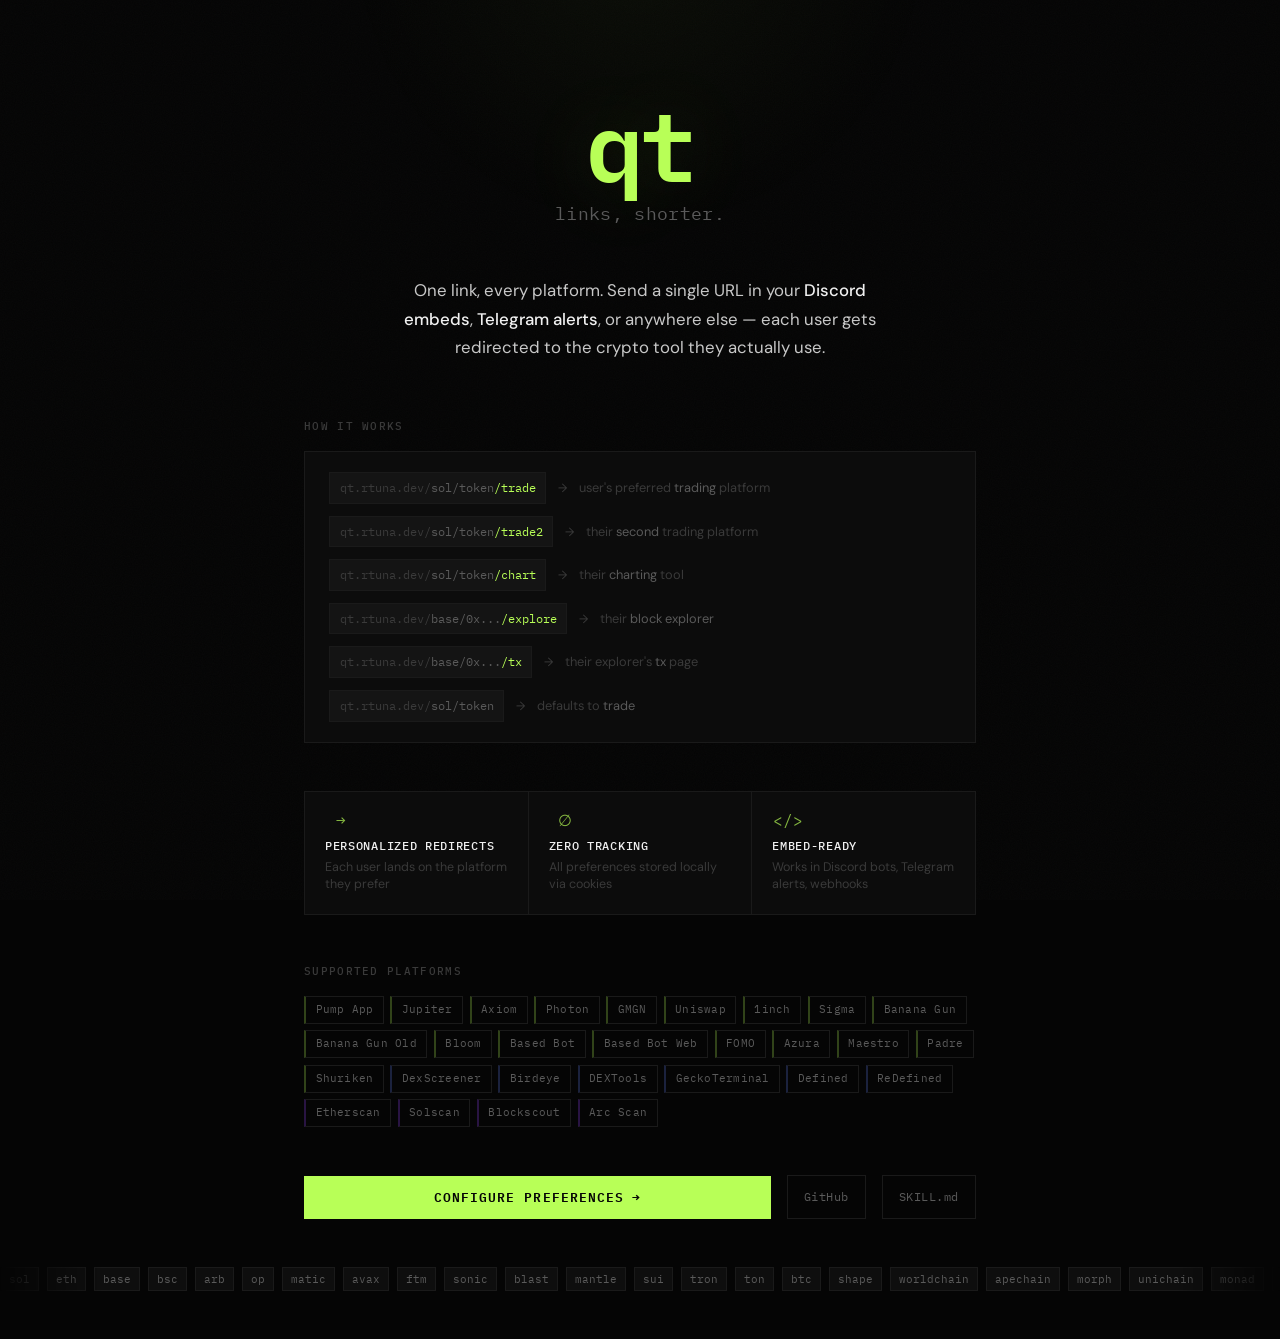
==== commit 98d79ca7: "update: add Arc Scan as default Arc explorer" ====
--- a/index.html
+++ b/index.html
@@ -146,6 +146,7 @@
           <span class="platform-tag explore">Etherscan</span>
           <span class="platform-tag explore">Solscan</span>
           <span class="platform-tag explore">Blockscout</span>
+          <span class="platform-tag explore">Arc Scan</span>
         </div>
       </section>
 
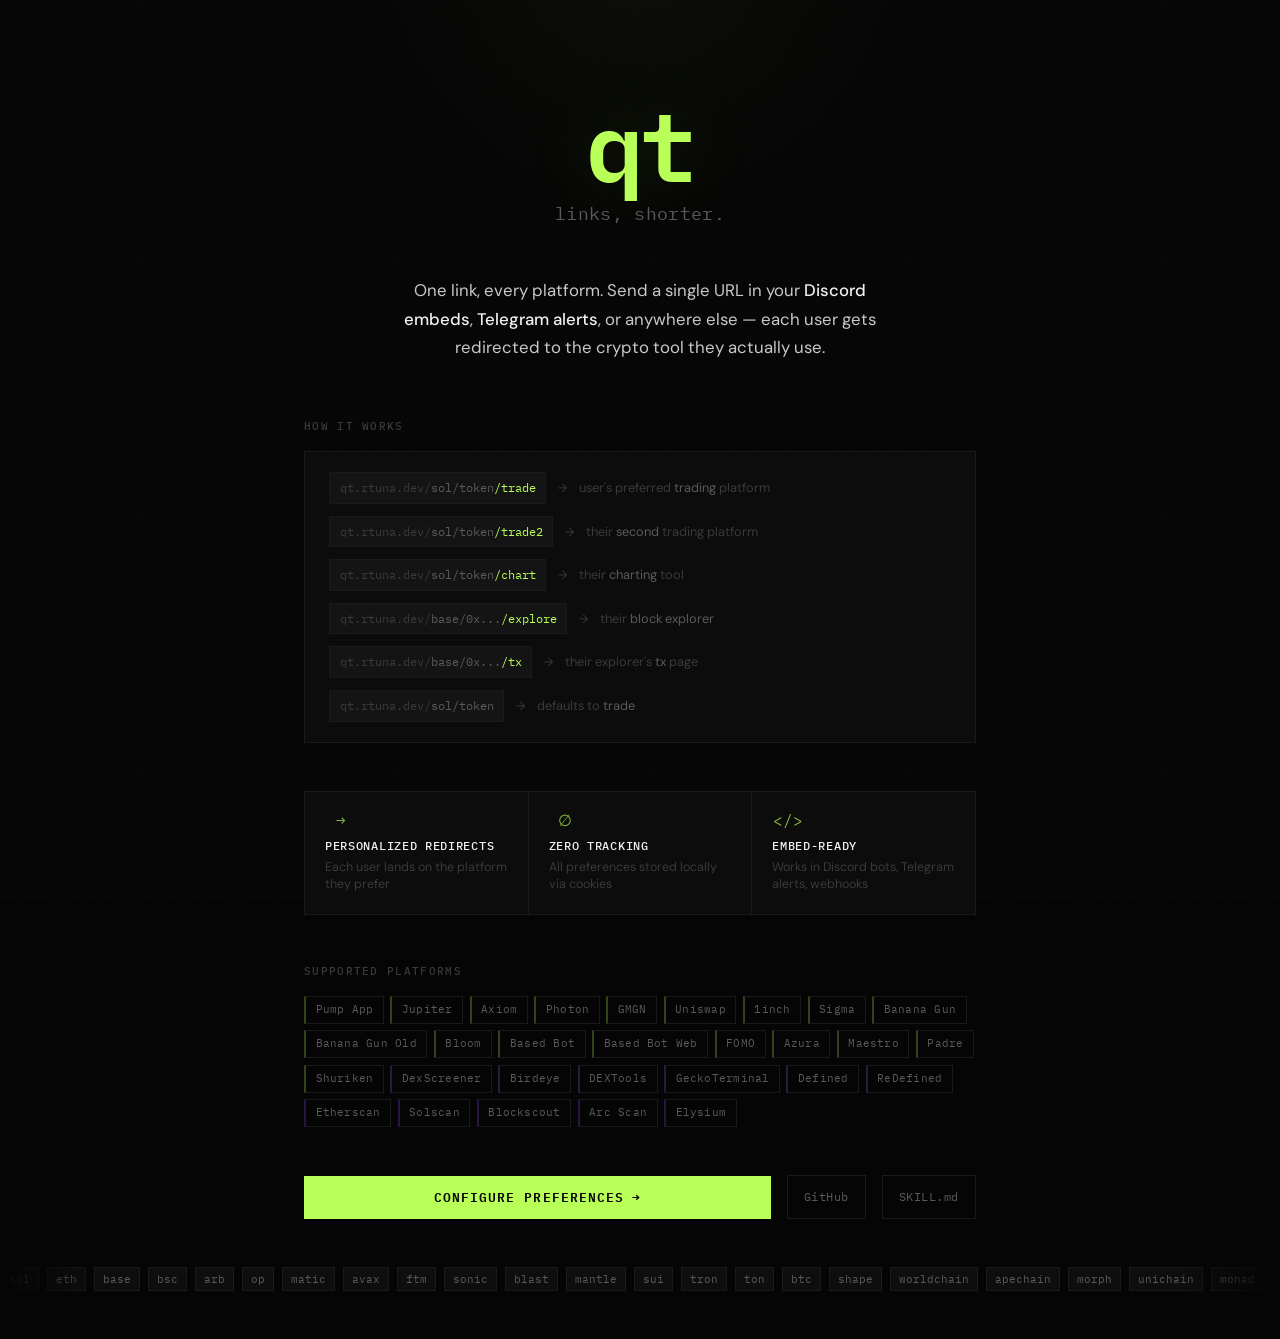
==== commit 320b7663: "feat: add Elysium explorer" ====
--- a/index.html
+++ b/index.html
@@ -147,6 +147,7 @@
           <span class="platform-tag explore">Solscan</span>
           <span class="platform-tag explore">Blockscout</span>
           <span class="platform-tag explore">Arc Scan</span>
+          <span class="platform-tag explore">Elysium</span>
         </div>
       </section>
 
@@ -199,6 +200,7 @@
           <code>robinhood</code>
           <code>arc</code>
           <code>stable</code>
+          <code>elysium</code>
           <code>sol</code>
           <code>eth</code>
           <code>base</code>
@@ -235,6 +237,7 @@
           <code>robinhood</code>
           <code>arc</code>
           <code>stable</code>
+          <code>elysium</code>
         </div>
       </div>
     </footer>
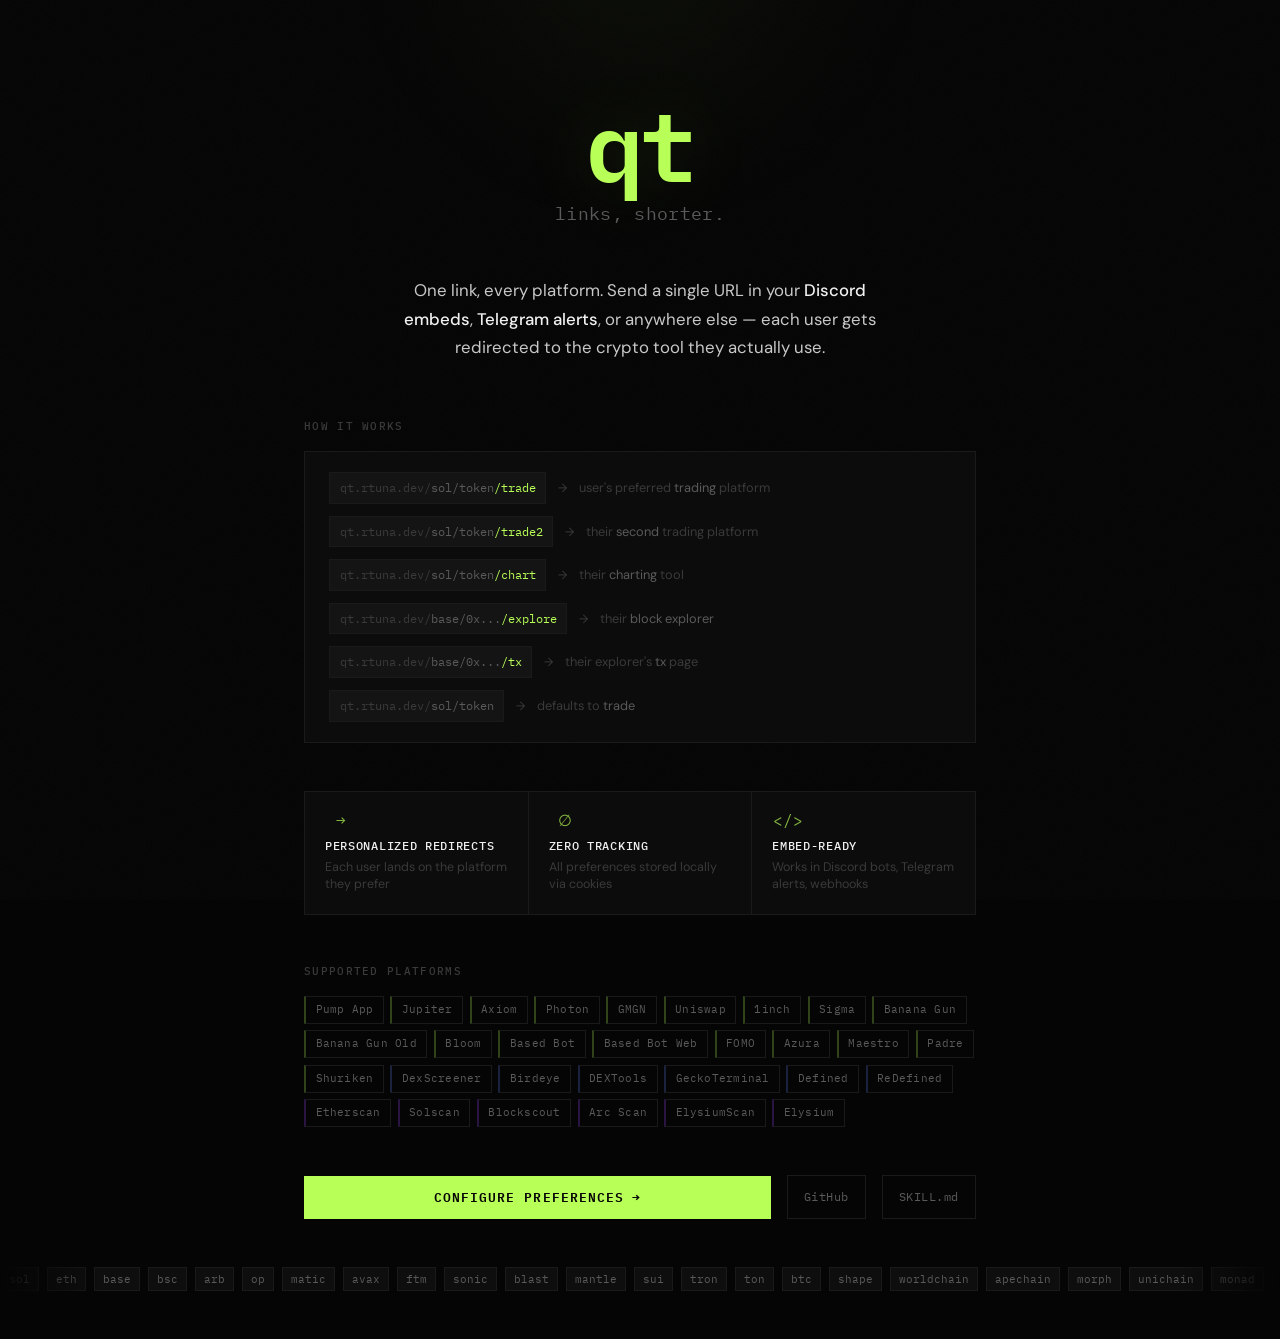
==== commit 217ad22d: "update: add ElysiumScan as default Elysium explorer" ====
--- a/index.html
+++ b/index.html
@@ -147,6 +147,7 @@
           <span class="platform-tag explore">Solscan</span>
           <span class="platform-tag explore">Blockscout</span>
           <span class="platform-tag explore">Arc Scan</span>
+          <span class="platform-tag explore">ElysiumScan</span>
           <span class="platform-tag explore">Elysium</span>
         </div>
       </section>
